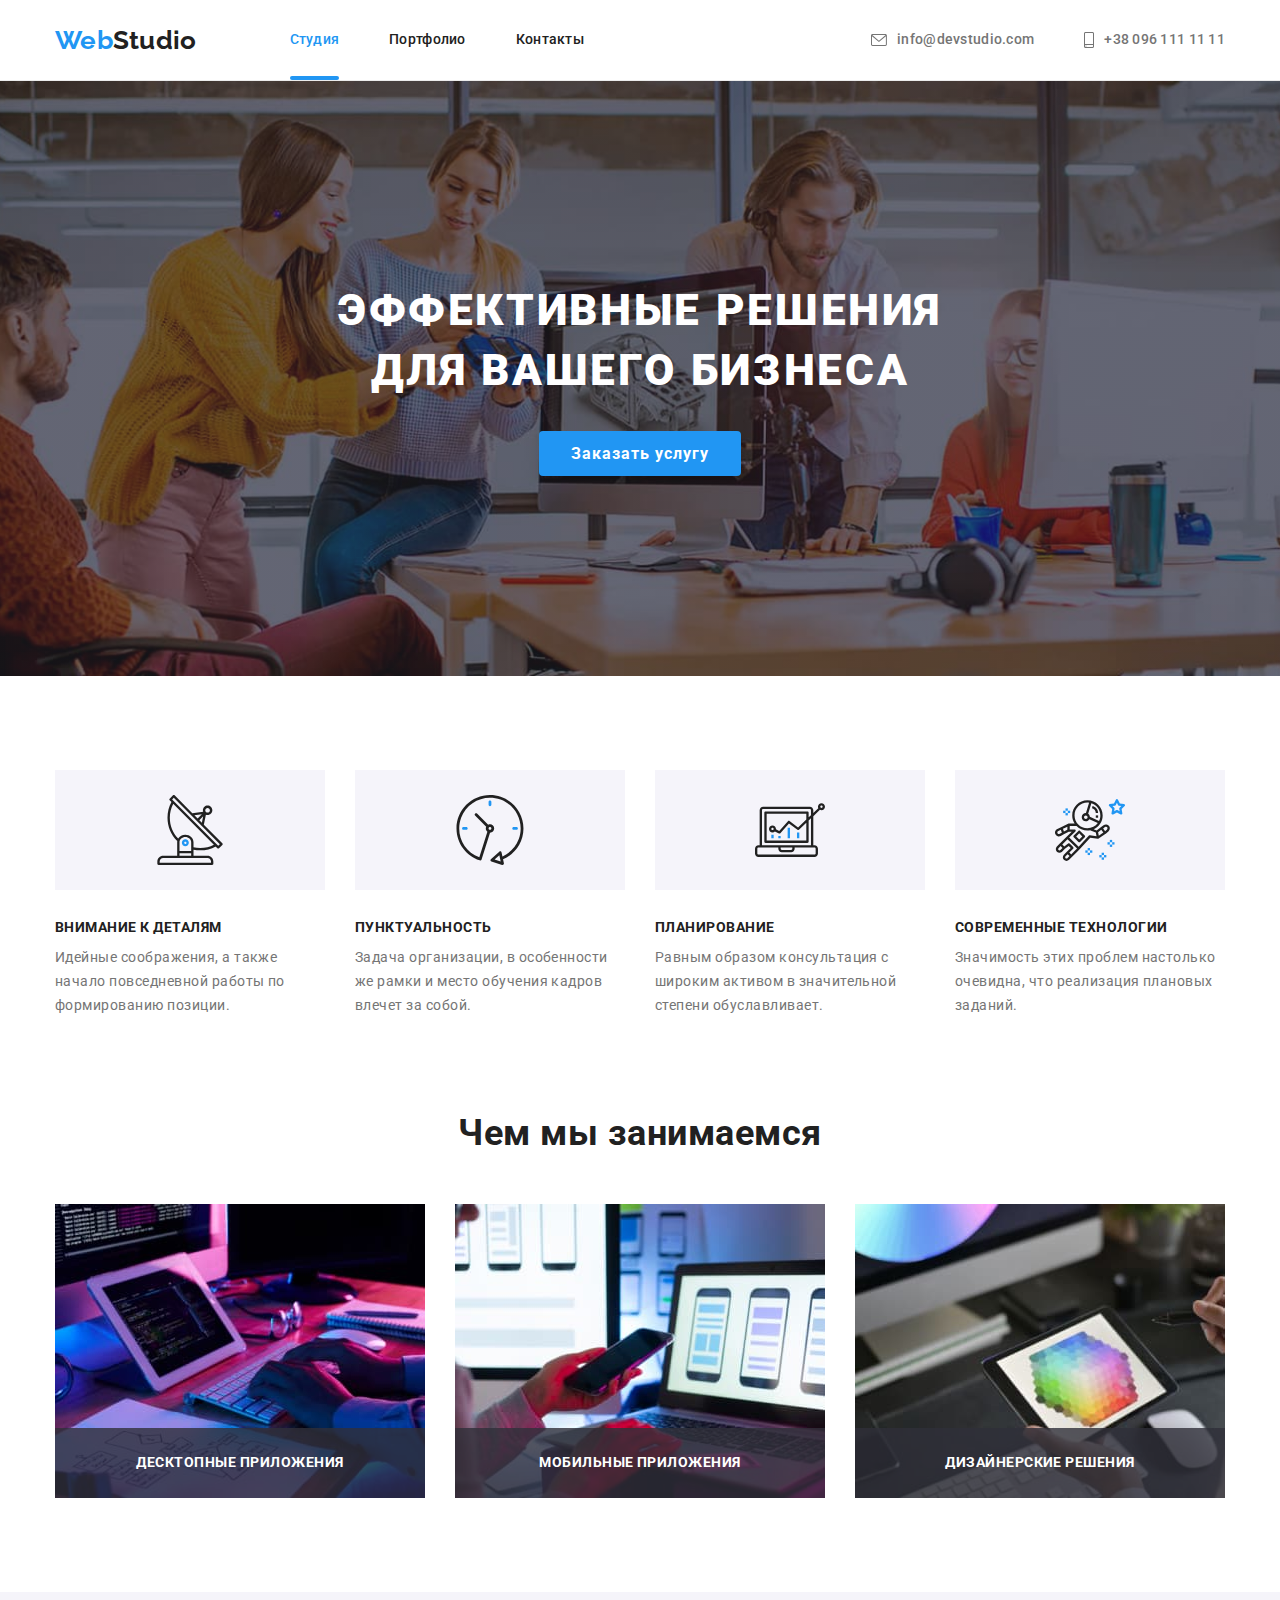
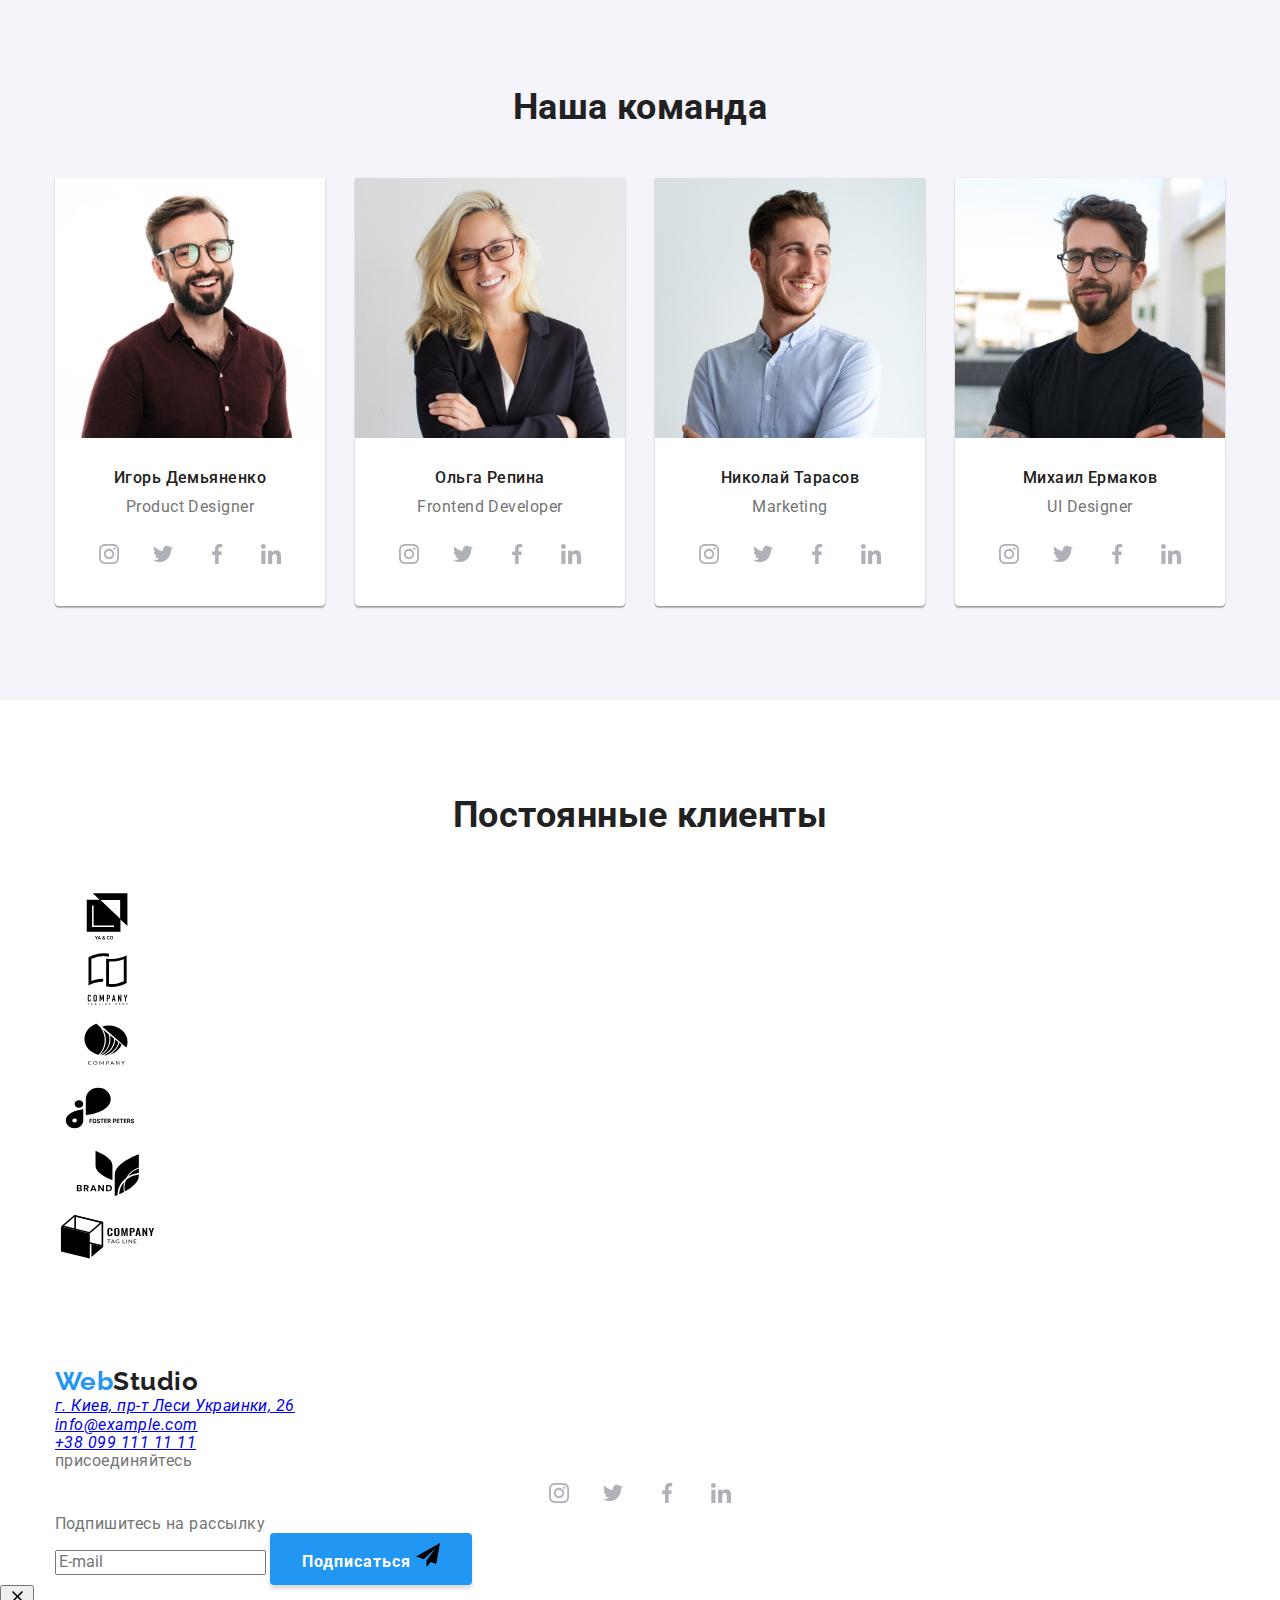
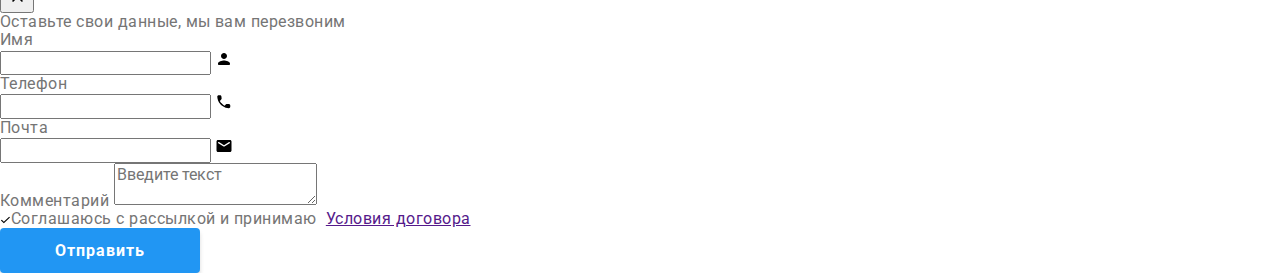
==== index.html @ 43c02163 "clone 6 repository" ====
<!DOCTYPE html>
<html lang="en">
  <head>
    <meta charset="UTF-8" />
    <meta http-equiv="X-UA-Compatible" content="IE=edge" />
    <meta name="viewport" content="width=device-width, initial-scale=1.0" />
    <title>WebStudio</title>
    <link rel="preconnect" href="https://fonts.googleapis.com" />
    <link rel="preconnect" href="https://fonts.gstatic.com" crossorigin />
    <link
      href="https://fonts.googleapis.com/css2?family=Raleway:wght@700&family=Roboto:wght@400;500;700;900&display=swap"
      rel="stylesheet"
    />
    <link
      rel="stylesheet"
      href="https://cdnjs.cloudflare.com/ajax/libs/modern-normalize/1.1.0/modern-normalize.min.css"
    />
    <link rel="stylesheet" href="./css/main.css" />
  </head>
  <body>
    <header class="header">
      <div class="container header__container">
        <nav class="navigation">
          <a href="./index.html" class="logo header__logo"
            ><span class="logo--accent">Web</span>Studio</a
          >
          <ul class="site-nav">
            <li class="site-nav__item">
              <a href="./index.html" class="site-nav__link current">Студия</a>
            </li>
            <li class="site-nav__item">
              <a href="./portfolio.html" class="site-nav__link">Портфолио</a>
            </li>
            <li class="site-nav__item"><a href="" class="site-nav__link">Контакты</a></li>
          </ul>
        </nav>
        <ul class="contact-list">
          <li class="contact-list__item">
            <a href="mailto:info@devstudio.com" class="contact-list__link"
              ><svg class="contact-list__icon" width="16" height="12">
                <use href="./images/icons.svg#icon-envelope"></use></svg
              >info@devstudio.com</a
            >
          </li>
          <li class="contact-list__item">
            <a href="tel:+380961111111" class="contact-list__link">
              <svg class="contact-list__icon" width="10" height="16">
                <use href="./images/icons.svg#icon-smartphone"></use></svg
              >+38 096 111 11 11</a
            >
          </li>
        </ul>
      </div>
    </header>

    <main>
      <section class="hero">
        <div class="container">
          <h1 class="hero__title">
            Эффективные решения <br />
            для вашего бизнеса
          </h1>
          <button type="button" class="hero__btn main__btn" data-modal-open>Заказать услугу</button>
        </div>
      </section>

      <section class="section-features section">
        <div class="container">
          <h2 class="visually-hidden">Особенности</h2>
          <ul class="section-features__list">
            <li class="section-features__item">
              <div class="section-features__thumb">
                <svg class="section-features__icon" width="70" height="70">
                  <use href="./images/icons.svg#icon-antenna"></use>
                </svg>
              </div>
              <h3 class="section-features__title">Внимание к деталям</h3>
              <p class="section-features__text">
                Идейные соображения, а также начало повседневной работы по формированию позиции.
              </p>
            </li>
            <li class="section-features__item">
              <div class="section-features__thumb">
                <svg class="section-features__icon" width="70" height="70">
                  <use href="./images/icons.svg#icon-clock"></use>
                </svg>
              </div>
              <h3 class="section-features__title">Пунктуальность</h3>
              <p class="section-features__text">
                Задача организации, в особенности же рамки и место обучения кадров влечет за собой.
              </p>
            </li>
            <li class="section-features__item">
              <div class="section-features__thumb">
                <svg class="section-features__icon" width="70" height="70">
                  <use href="./images/icons.svg#icon-diagram"></use>
                </svg>
              </div>
              <h3 class="section-features__title">Планирование</h3>
              <p class="section-features__text">
                Равным образом консультация с широким активом в значительной степени обуславливает.
              </p>
            </li>
            <li class="section-features__item">
              <div class="section-features__thumb">
                <svg class="section-features__icon" width="70" height="70">
                  <use href="./images/icons.svg#icon-astronaut"></use>
                </svg>
              </div>
              <h3 class="section-features__title">Современные технологии</h3>
              <p class="section-features__text">
                Значимость этих проблем настолько очевидна, что реализация плановых заданий.
              </p>
            </li>
          </ul>
        </div>
      </section>

      <section class="section-about section">
        <div class="container">
          <h2 class="section-about__title section__title">Чем мы занимаемся</h2>
          <ul class="section-about__list">
            <li class="about-list-item">
              <img
                src="./images/keyboard.jpg"
                alt="Человек печатает текст на клавиатуре"
                width="370"
                class="about-list-img"
              />
              <p class="about-list-text">Десктопные приложения</p>
            </li>
            <li class="about-list-item">
              <img
                src="./images/notebook.jpg"
                alt="Ноутбук, с разметкой страницы class=about-list-img"
                width="370"
              />

              <p class="about-list-text">Мобильные приложения</p>
            </li>
            <li class="about-list-item">
              <img
                src="./images/tablet.jpg"
                alt="Палитра веб-цветов class=about-list-img"
                width="370"
              />
              <p class="about-list-text">Дизайнерские решения</p>
            </li>
          </ul>
        </div>
      </section>

      <section class="section team">
        <div class="container">
          <h2 class="team-title section__title">Наша команда</h2>
          <ul class="team-list">
            <li class="team-list-item">
              <img
                src="./images/product-designer.jpg"
                alt="Игорь Демьяненко"
                width="270"
                class="team-list-image"
              />
              <div class="team-box">
                <h3 class="team-list-title">Игорь Демьяненко</h3>
                <p lang="en" class="team-list-text">Product Designer</p>

                <ul class="socials-list">
                  <li class="socials-item">
                    <a href="" class="socials-link"
                      ><svg class="socials-icon" width="20" height="20">
                        <use href="./images/icons.svg#icon-instagram"></use></svg
                    ></a>
                  </li>
                  <li class="socials-item">
                    <a href="" class="socials-link"
                      ><svg class="socials-icon" width="20" height="20">
                        <use href="./images/icons.svg#icon-twitter"></use></svg
                    ></a>
                  </li>
                  <li class="socials-item">
                    <a href="" class="socials-link"
                      ><svg class="socials-icon" width="20" height="20">
                        <use href="./images/icons.svg#icon-facebook"></use></svg
                    ></a>
                  </li>
                  <li class="socials-item">
                    <a href="" class="socials-link"
                      ><svg class="socials-icon" width="20" height="20">
                        <use href="./images/icons.svg#icon-linkedin"></use></svg
                    ></a>
                  </li>
                </ul>
              </div>
            </li>
            <li class="team-list-item">
              <img
                src="./images/frontend-developer.jpg"
                alt="Ольга Репина"
                width="270"
                class="team-list-image"
              />
              <div class="team-box">
                <h3 class="team-list-title">Ольга Репина</h3>
                <p lang="en" class="team-list-text">Frontend Developer</p>

                <ul class="socials-list">
                  <li class="socials-item">
                    <a href="" class="socials-link"
                      ><svg class="socials-icon" width="20" height="20">
                        <use href="./images/icons.svg#icon-instagram"></use></svg
                    ></a>
                  </li>
                  <li class="socials-item">
                    <a href="" class="socials-link"
                      ><svg class="socials-icon" width="20" height="20">
                        <use href="./images/icons.svg#icon-twitter"></use></svg
                    ></a>
                  </li>
                  <li class="socials-item">
                    <a href="" class="socials-link"
                      ><svg class="socials-icon" width="20" height="20">
                        <use href="./images/icons.svg#icon-facebook"></use></svg
                    ></a>
                  </li>
                  <li class="socials-item">
                    <a href="" class="socials-link"
                      ><svg class="socials-icon" width="20" height="20">
                        <use href="./images/icons.svg#icon-linkedin"></use></svg
                    ></a>
                  </li>
                </ul>
              </div>
            </li>
            <li class="team-list-item">
              <img
                src="./images/marketing.jpg"
                alt="Николай Тарасов"
                width="270"
                class="team-list-image"
              />
              <div class="team-box">
                <h3 class="team-list-title">Николай Тарасов</h3>
                <p lang="en" class="team-list-text">Marketing</p>

                <ul class="socials-list">
                  <li class="socials-item">
                    <a href="" class="socials-link"
                      ><svg class="socials-icon" width="20" height="20">
                        <use href="./images/icons.svg#icon-instagram"></use></svg
                    ></a>
                  </li>
                  <li class="socials-item">
                    <a href="" class="socials-link"
                      ><svg class="socials-icon" width="20" height="20">
                        <use href="./images/icons.svg#icon-twitter"></use></svg
                    ></a>
                  </li>
                  <li class="socials-item">
                    <a href="" class="socials-link"
                      ><svg class="socials-icon" width="20" height="20">
                        <use href="./images/icons.svg#icon-facebook"></use></svg
                    ></a>
                  </li>
                  <li class="socials-item">
                    <a href="" class="socials-link"
                      ><svg class="socials-icon" width="20" height="20">
                        <use href="./images/icons.svg#icon-linkedin"></use></svg
                    ></a>
                  </li>
                </ul>
              </div>
            </li>
            <li class="team-list-item">
              <img
                src="./images/ui-designer.jpg"
                alt="Михаил Ермаков"
                width="270"
                class="team-list-image"
              />
              <div class="team-box">
                <h3 class="team-list-title">Михаил Ермаков</h3>
                <p lang="en" class="team-list-text">UI Designer</p>

                <ul class="socials-list">
                  <li class="socials-item">
                    <a href="" class="socials-link"
                      ><svg class="socials-icon" width="20" height="20">
                        <use href="./images/icons.svg#icon-instagram"></use></svg
                    ></a>
                  </li>
                  <li class="socials-item">
                    <a href="" class="socials-link"
                      ><svg class="socials-icon" width="20" height="20">
                        <use href="./images/icons.svg#icon-twitter"></use></svg
                    ></a>
                  </li>
                  <li class="socials-item">
                    <a href="" class="socials-link"
                      ><svg class="socials-icon" width="20" height="20">
                        <use href="./images/icons.svg#icon-facebook"></use></svg
                    ></a>
                  </li>
                  <li class="socials-item">
                    <a href="" class="socials-link"
                      ><svg class="socials-icon" width="20" height="20">
                        <use href="./images/icons.svg#icon-linkedin"></use></svg
                    ></a>
                  </li>
                </ul>
              </div>
            </li>
          </ul>
        </div>
      </section>
      <section class="section clients">
        <div class="container">
          <h2 class="clients-title section__title">Постоянные клиенты</h2>
          <ul class="clients-list">
            <li class="clients-list-item">
              <a href="" class="clients-link"
                ><svg class="clients-icon" width="106" height="60">
                  <use href="./images/icons.svg#icon-client-1"></use></svg
              ></a>
            </li>
            <li class="clients-list-item">
              <a href="" class="clients-link"
                ><svg class="clients-icon" width="106" height="60">
                  <use href="./images/icons.svg#icon-client-2"></use></svg
              ></a>
            </li>
            <li class="clients-list-item">
              <a href="" class="clients-link"
                ><svg class="clients-icon" width="106" height="60">
                  <use href="./images/icons.svg#icon-client-3"></use></svg
              ></a>
            </li>
            <li class="clients-list-item">
              <a href="" class="clients-link"
                ><svg class="clients-icon" width="106" height="60">
                  <use href="./images/icons.svg#icon-client-4"></use></svg
              ></a>
            </li>
            <li class="clients-list-item">
              <a href="" class="clients-link"
                ><svg class="clients-icon" width="106" height="60">
                  <use href="./images/icons.svg#icon-client-5"></use></svg
              ></a>
            </li>
            <li class="clients-list-item">
              <a href="" class="clients-link"
                ><svg class="clients-icon" width="106" height="60">
                  <use href="./images/icons.svg#icon-client-6"></use></svg
              ></a>
            </li>
          </ul>
        </div>
      </section>
    </main>

    <footer class="page-footer">
      <div class="container footer">
        <div class="footer-thumb">
          <a href="./index.html" class="logo footer__logo"
            ><span class="logo--accent">Web</span>Studio</a
          >
          <address>
            <ul class="address-list list">
              <li class="address-list-item">
                <a
                  href="https://goo.gl/maps/VBoa3moozV9XbzGw7"
                  target="_blank"
                  rel="noopenner nofollow norefferrer"
                  class="address-list-link address"
                  >г. Киев, пр-т Леси Украинки, 26</a
                >
              </li>
              <li class="address-list-item">
                <a href="mailto:info@example.com" class="address-list-link">info@example.com</a>
              </li>
              <li class="address-list-item">
                <a href="tel:+380991111111" class="address-list-link">+38 099 111 11 11</a>
              </li>
            </ul>
          </address>
        </div>
        <div class="footer-socials-wrap">
          <p class="join">присоединяйтесь</p>

          <ul class="socials-list footer">
            <li class="socials-item footer">
              <a href="" class="socials-link footer"
                ><svg class="socials-icon footer" width="20" height="20">
                  <use href="./images/icons.svg#icon-instagram"></use></svg
              ></a>
            </li>
            <li class="socials-item footer">
              <a href="" class="socials-link footer"
                ><svg class="socials-icon footer" width="20" height="20">
                  <use href="./images/icons.svg#icon-twitter"></use></svg
              ></a>
            </li>
            <li class="socials-item footer">
              <a href="" class="socials-link footer"
                ><svg class="socials-icon footer" width="20" height="20">
                  <use href="./images/icons.svg#icon-facebook"></use></svg
              ></a>
            </li>
            <li class="socials-item footer">
              <a href="" class="socials-link footer"
                ><svg class="socials-icon footer" width="20" height="20">
                  <use href="./images/icons.svg#icon-linkedin"></use></svg
              ></a>
            </li>
          </ul>
        </div>
        <div class="subscribe-wrap">
          <p class="join">Подпишитесь на рассылку</p>
          <form class="subscribe-form">
            <input type="email" class="subscribe-input" placeholder="E-mail" />
            <button type="submit" class="main__btn subscribe">
              Подписаться
              <svg width="24" height="24" class="subscribe-icon">
                <use href="./images/icons.svg#icon-icon-send"></use>
              </svg>
            </button>
          </form>
        </div>
      </div>
    </footer>
    <div class="backdrop is-hidden" data-modal>
      <div class="modal">
        <button type="button" class="modal-close-btn" data-modal-close>
          <svg class="modal-close-icon" width="18" height="18">
            <use href="./images/icons.svg#icon-close-btn"></use>
          </svg>
        </button>
        <p class="modal-title">Оставьте свои данные, мы вам перезвоним</p>
        <form class="modal-form">
          <ul class="modal-list">
            <li class="modal-list-item">
              <label for="user-name" class="modal-label">Имя</label>
              <div class="modal-input-wrap">
                <input type="text" class="modal-input" name="user-name" id="user-name" />
                <svg class="modal-input-icon" width="18" height="18">
                  <use href="./images/icons.svg#icon-person-black"></use>
                </svg>
              </div>
            </li>
            <li class="modal-list-item">
              <label for="user-tel" class="modal-label">Телефон</label>
              <div class="modal-input-wrap">
                <input type="tel" class="modal-input" name="user-tel" id="user-tel" />
                <svg class="modal-input-icon" width="18" height="18">
                  <use href="./images/icons.svg#icon-phone-black"></use>
                </svg>
              </div>
            </li>
            <li class="modal-list-item">
              <label for="user-email" class="modal-label">Почта</label>
              <div class="modal-input-wrap">
                <input type="email" class="modal-input" name="user-email" id="user-email" />
                <svg class="modal-input-icon" width="18" height="18">
                  <use href="./images/icons.svg#icon-email-black"></use>
                </svg>
              </div>
            </li>
          </ul>
          <label for="user-comment" class="modal-label">Комментарий</label>
          <textarea
            name="user-comment"
            id="user-comment"
            placeholder="Введите текст"
            class="user-comment"
          ></textarea>
          <div class="check-wrap">
            <input
              type="checkbox"
              name="policy"
              id="input-check"
              class="input-check visually-hidden"
              value="policy"
            />
            <label for="input-check" class="check-text"
              ><span class="span-icon"
                ><svg width="11" height="8" class="check-icon">
                  <use href="./images/icons.svg#icon-check"></use></svg></span
              >Соглашаюсь с рассылкой и принимаю &nbsp<a href="" class="policy-link"
                >Условия договора</a
              ></label
            >
          </div>
          <button type="submit" class="main__btn modal__btn">Отправить</button>
        </form>
      </div>
    </div>
    <script src="./js/modal.js"></script>
  </body>
</html>
---- css/main.css ----
body {
  font-family: Roboto, sans-serif;
  background-color: var(--primary-white-color);
  color: var(--primary-text-color);
  letter-spacing: 0.03em;
}

h1,
h2,
h3,
h4,
h5,
h6,
ul,
p {
  margin-top: 0;
  margin-bottom: 0;
}

ul {
  padding-inline-start: 0;
  list-style: none;
}

img {
  display: block;
  min-width: 100%;
}

:root {
  --primary-text-color: #757575;
  --title-text-color: #212121;
  --accent-color: #2196f3;
  --secondary-accent-color: #188ce8;
  --primary-white-color: #ffffff;
  --accent-bg-color: #2f303a;
  --secondary-bg-color: #f5f4fa;
  --icon-color: #afb1b8;
  --icon-bg-color: rgba(255, 255, 255, 0.1);
  --primary-transition: 250ms cubic-bezier(0.4, 0, 0.2, 1);
}

.visually-hidden {
  position: absolute;
  white-space: nowrap;
  width: 1px;
  height: 1px;
  overflow: hidden;
  border: 0;
  padding: 0;
  clip: rect(0 0 0 0);
  clip-path: inset(50%);
  margin: -1px;
}

.container {
  width: 1200px;
  padding-left: 15px;
  padding-right: 15px;
  margin-left: auto;
  margin-right: auto;
}

.section {
  padding-top: 94px;
  padding-bottom: 94px;
}

.section__title {
  margin-bottom: 50px;
  color: var(--title-text-color);
  font-weight: 700;
  font-size: 36px;
  line-height: 1.17;
  text-align: center;
}

.main__btn {
  display: inline-block;
  padding: 10px 32px;
  border: transparent;
  border-radius: 4px;
  min-width: 200px;
  text-align: center;
  color: var(--primary-white-color);
  background-color: var(--accent-color);
  font-family: inherit;
  font-weight: 700;
  font-size: 16px;
  line-height: 1.58;
  letter-spacing: 0.06em;
  cursor: pointer;
  box-shadow: 0px 4px 4px rgba(0, 0, 0, 0.15);
  transition: background-color var(--primary-transition);
}

.main__btn:hover,
.main__btn:focus {
  background-color: var(--secondary-accent-color);
}

.header {
  font-weight: 500;
  font-size: 14px;
  line-height: 1.14;
  letter-spacing: 0.02em;
  border-bottom: 1px solid #ececec;
}

.header__container {
  display: flex;
  align-items: center;
}

.logo {
  color: var(--title-text-color);
  font-family: Raleway, sans-serif;
  font-weight: 700;
  font-size: 26px;
  line-height: 1.19;
  text-decoration: none;
}

.logo--accent {
  color: var(--accent-color);
}

.navigation {
  display: flex;
  align-items: center;
}

/*-------------------------------- Site-nav---------------------------------- */
.site-nav {
  display: flex;
  margin-left: 93px;
}

.site-nav__item:not(:last-child) {
  margin-right: 50px;
}

.site-nav__link {
  display: block;
  padding-bottom: 32px;
  padding-top: 32px;
  color: var(--title-text-color);
  text-decoration: none;
  transition: color var(--primary-transition);
}

.site-nav__link:hover,
.site-nav__link:focus {
  color: var(--accent-color);
}

.site-nav__link.current {
  color: var(--accent-color);
  display: block;
  position: relative;
}

.site-nav__link.current::after {
  content: "";
  bottom: 0px;
  display: block;
  position: absolute;
  border-radius: 2px;
  height: 4px;
  width: 100%;
  background-color: currentColor;
}

/* ---------------------------Contact-list ---------------------------------*/
.contact-list {
  display: flex;
  margin-left: auto;
}

.contact-list__item:not(:last-child) {
  margin-right: 50px;
}

.contact-list__link {
  color: var(--primary-text-color);
  text-decoration: none;
  display: flex;
  align-items: center;
  transition: color var(--primary-transition);
}

.contact-list__link:hover,
.contact-list__link:focus {
  color: var(--accent-color);
}

.contact-list__icon {
  margin-right: 10px;
  display: inline-block;
  fill: currentColor;
  transition: fill var(--primary-transition);
}

.contact-list__link:hover .contact-list__icon,
.contact-list__link:focus .contact-list__icon {
  fill: var(--accent-color);
}

.hero {
  background-color: var(--accent-bg-color);
  text-align: center;
  padding-top: 200px;
  padding-bottom: 200px;
  background-image: linear-gradient(rgba(47, 48, 58, 0.4), rgba(47, 48, 58, 0.4)), url(../images/bg-hero.jpg);
  background-repeat: no-repeat;
  background-position: center;
  background-size: cover;
  margin-right: auto;
  margin-left: auto;
  max-width: 1600px;
}

.hero__title {
  margin-top: 0;
  margin-bottom: 30px;
  color: var(--primary-white-color);
  font-weight: 900;
  font-size: 44px;
  line-height: 1.36;
  text-align: center;
  letter-spacing: 0.06em;
  text-transform: uppercase;
}

.section-features__list {
  display: flex;
  justify-content: space-between;
}

.section-features__item:not(:last-child) {
  margin-right: 30px;
}

.section-features__title {
  margin-bottom: 10px;
  color: var(--title-text-color);
  font-weight: 700;
  font-size: 14px;
  line-height: 1.14;
  text-transform: uppercase;
}

.section-features__text {
  font-size: 14px;
  line-height: 1.71;
}

.section-features__thumb {
  width: 270px;
  height: 120px;
  background-color: var(--secondary-bg-color);
  margin-bottom: 30px;
  display: flex;
  justify-content: center;
  align-items: center;
}

.section-about {
  padding-top: 0px;
}

.section-about__list {
  display: flex;
}

.about-list-item {
  position: relative;
  display: flex;
}

.about-list-item:not(:last-child) {
  margin-right: 30px;
}

.about-list-item::before {
  content: "";
  position: absolute;
  width: 100%;
  height: 70px;
  bottom: 0;
  background-color: rgba(47, 48, 58, 0.8);
}

.about-list-text {
  position: absolute;
  width: 100%;
  bottom: 27px;
  left: 50%;
  transform: translateX(-50%);
  font-weight: 700;
  font-size: 14px;
  line-height: 1.14;
  text-transform: uppercase;
  color: var(--primary-white-color);
  text-align: center;
}

.team {
  background-color: var(--secondary-bg-color);
}

.team-list {
  display: flex;
  text-align: center;
}

.team-list-item {
  box-shadow: 0px 1px 3px rgba(0, 0, 0, 0.12), 0px 1px 1px rgba(0, 0, 0, 0.14), 0px 2px 1px rgba(0, 0, 0, 0.2);
  border-radius: 0px 0px 4px 4px;
  background-color: var(--primary-white-color);
}

.team-list-item:not(:last-child) {
  margin-right: 30px;
}

.team-list-title {
  margin-bottom: 10px;
  color: var(--title-text-color);
  font-size: 16px;
  font-weight: 500;
  line-height: 1.19;
}

.team-box {
  padding-bottom: 30px;
  padding-top: 30px;
}

.team-list-text {
  font-size: 16px;
  line-height: 1.19;
  margin-bottom: 16px;
}

.socials-list {
  display: flex;
  justify-content: center;
}

.socials-item + .socials-item {
  margin-left: 10px;
}

.socials-link {
  width: 44px;
  height: 44px;
  border-radius: 50%;
  display: flex;
  justify-content: center;
  align-items: center;
  transition: background-color var(--primary-transition);
}

.socials-link:hover,
.socials-link:focus {
  background-color: var(--accent-color);
}

.socials-link:hover .socials-icon,
.socials-link:focus .socials-icon {
  fill: var(--primary-white-color);
}

.socials-icon {
  fill: var(--icon-color);
  transition: fill var(--primary-transition);
}/*# sourceMappingURL=main.css.map */
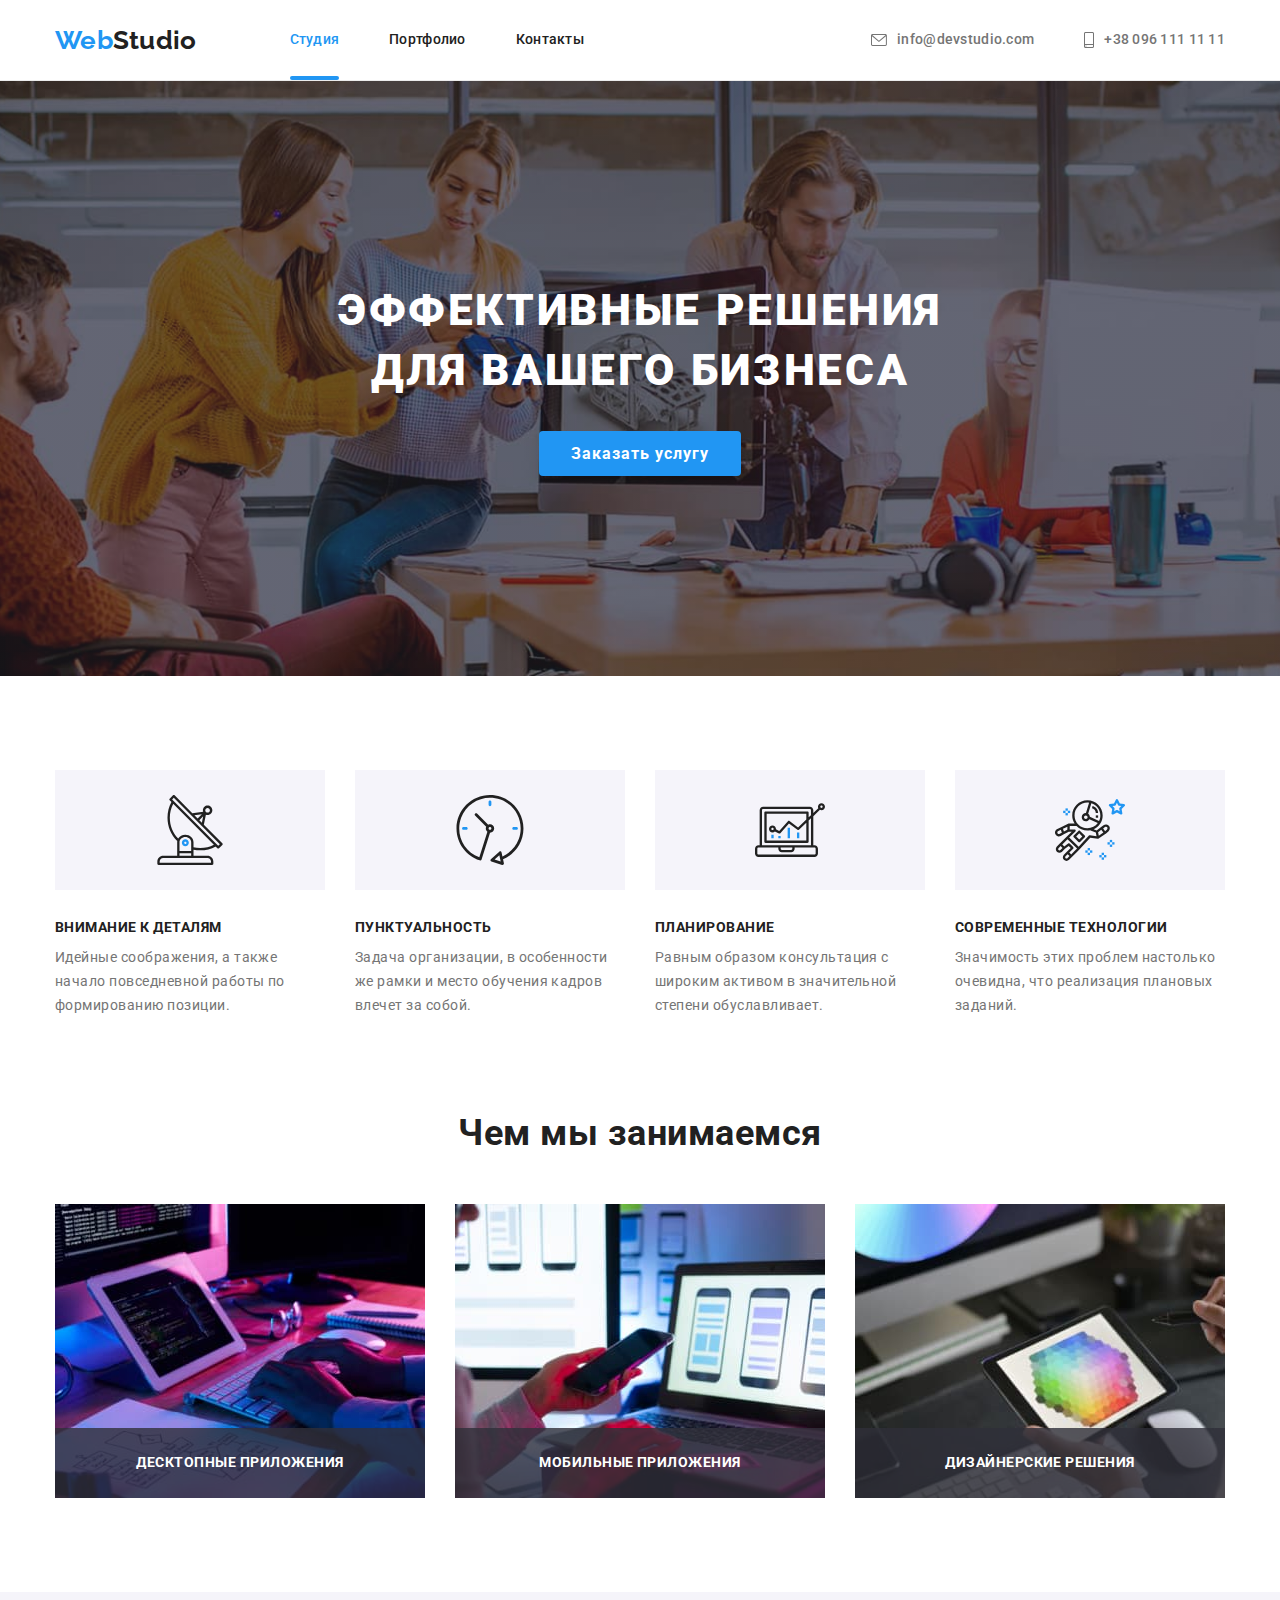
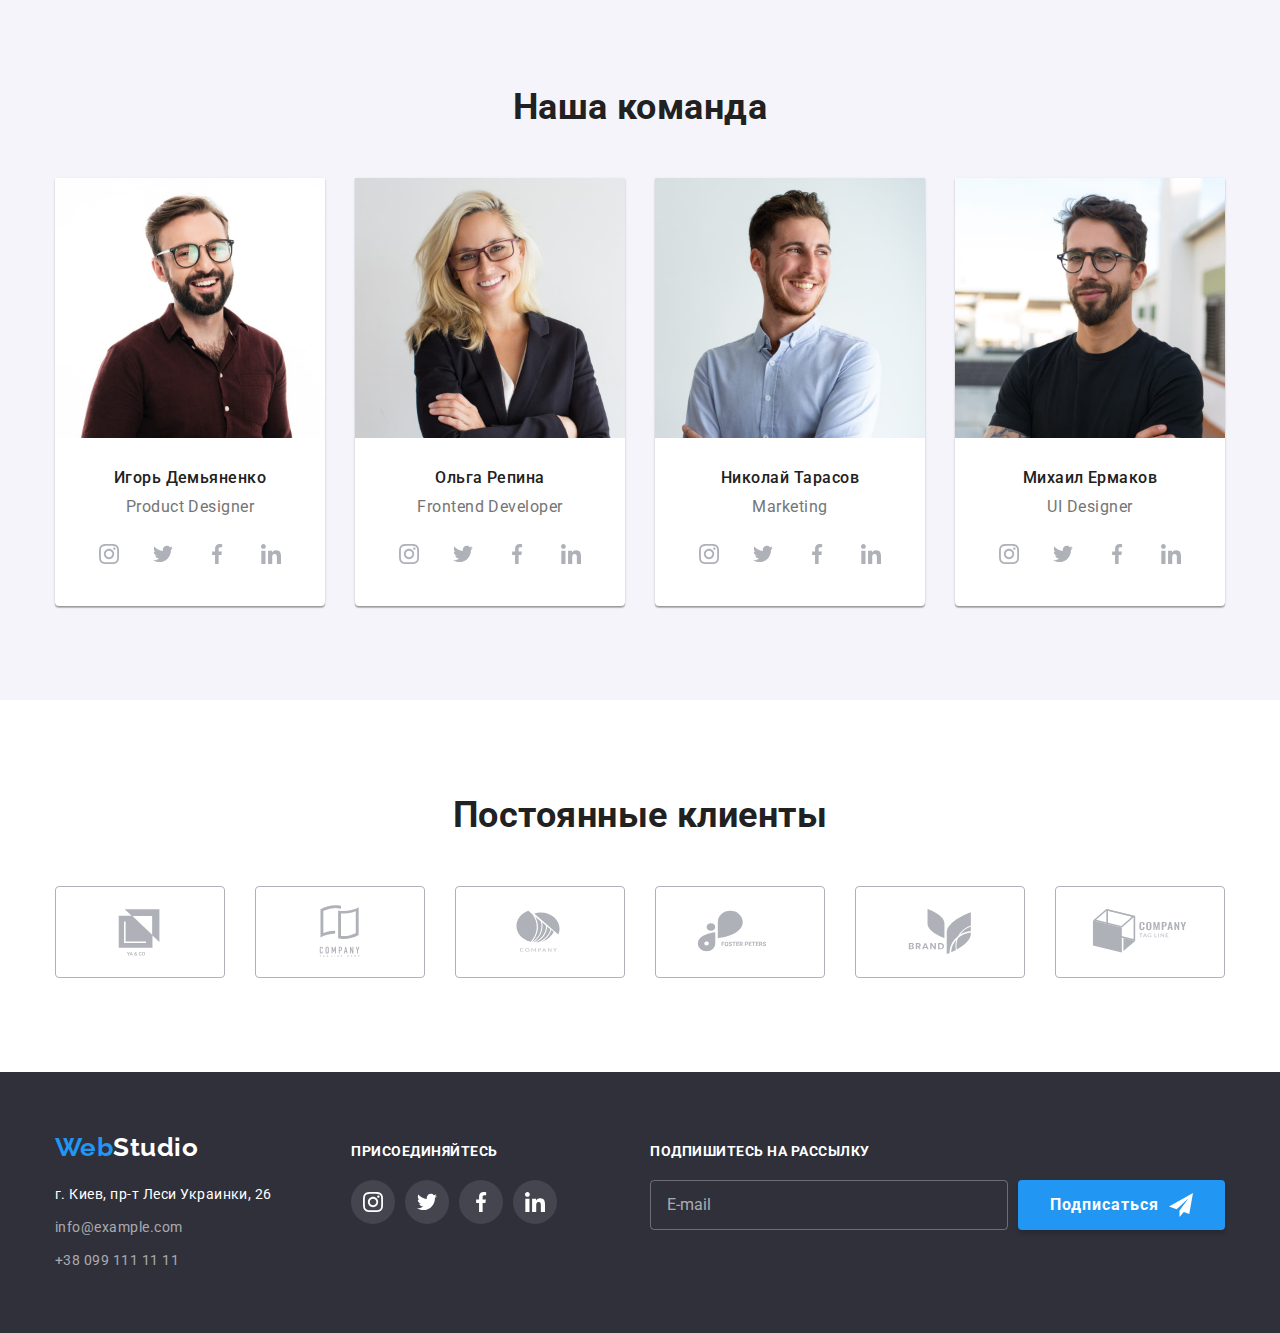
==== commit 526b6059: "add concatenation to sass" ====
--- a/index.html
+++ b/index.html
@@ -15,7 +15,7 @@
       rel="stylesheet"
       href="https://cdnjs.cloudflare.com/ajax/libs/modern-normalize/1.1.0/modern-normalize.min.css"
     />
-    <link rel="stylesheet" href="./css/main.css" />
+    <link rel="stylesheet" href="./css/main.min.css" />
   </head>
   <body>
     <header class="header">
@@ -120,31 +120,33 @@
         <div class="container">
           <h2 class="section-about__title section__title">Чем мы занимаемся</h2>
           <ul class="section-about__list">
-            <li class="about-list-item">
+            <li class="section-about__item">
               <img
                 src="./images/keyboard.jpg"
                 alt="Человек печатает текст на клавиатуре"
                 width="370"
-                class="about-list-img"
-              />
-              <p class="about-list-text">Десктопные приложения</p>
-            </li>
-            <li class="about-list-item">
+                class="section-about__img"
+              />
+              <p class="section-about__text">Десктопные приложения</p>
+            </li>
+            <li class="section-about__item">
               <img
                 src="./images/notebook.jpg"
-                alt="Ноутбук, с разметкой страницы class=about-list-img"
+                alt="Ноутбук, с разметкой страницы"
+                class="section-about__img"
                 width="370"
               />
 
-              <p class="about-list-text">Мобильные приложения</p>
-            </li>
-            <li class="about-list-item">
+              <p class="section-about__text">Мобильные приложения</p>
+            </li>
+            <li class="section-about__item">
               <img
                 src="./images/tablet.jpg"
-                alt="Палитра веб-цветов class=about-list-img"
+                alt="Палитра веб-цветов"
+                class="section-about__img"
                 width="370"
               />
-              <p class="about-list-text">Дизайнерские решения</p>
+              <p class="section-about__text">Дизайнерские решения</p>
             </li>
           </ul>
         </div>
--- a/css/main.min.css
+++ b/css/main.min.css
@@ -0,0 +1 @@
+body{font-family:Roboto,sans-serif;background-color:var(--primary-white-color);color:var(--primary-text-color);letter-spacing:.03em}h1,h2,h3,h4,h5,h6,ul,p{margin-top:0;margin-bottom:0}ul{padding-inline-start:0;list-style:none}img{display:block;min-width:100%}:root{--primary-text-color: #757575;--title-text-color: #212121;--accent-color: #2196f3;--secondary-accent-color: #188ce8;--primary-white-color: #ffffff;--accent-bg-color: #2f303a;--secondary-bg-color: #f5f4fa;--icon-color: #afb1b8;--icon-bg-color: rgba(255, 255, 255, 0.1);--primary-transition: 250ms cubic-bezier(0.4, 0, 0.2, 1)}.visually-hidden{position:absolute;white-space:nowrap;width:1px;height:1px;overflow:hidden;border:0;padding:0;clip:rect(0 0 0 0);clip-path:inset(50%);margin:-1px}.container{width:1200px;padding-left:15px;padding-right:15px;margin-left:auto;margin-right:auto}.section{padding-top:94px;padding-bottom:94px}.section__title{margin-bottom:50px;color:var(--title-text-color);font-weight:700;font-size:36px;line-height:1.17;text-align:center}.main__btn{display:inline-block;padding:10px 32px;border:rgba(0,0,0,0);border-radius:4px;min-width:200px;text-align:center;color:var(--primary-white-color);background-color:var(--accent-color);font-family:inherit;font-weight:700;font-size:16px;line-height:1.58;letter-spacing:.06em;cursor:pointer;box-shadow:0px 4px 4px rgba(0,0,0,.15);transition:background-color var(--primary-transition)}.main__btn:hover,.main__btn:focus{background-color:var(--secondary-accent-color)}.backdrop{position:fixed;top:0;width:100vw;height:100vh;background-color:rgba(0,0,0,.2);transition:opacity var(--primary-transition),visibility var(--primary-transition)}.modal{width:528px;min-height:581px;padding:40px;background:var(--primary-white-color);box-shadow:0px 1px 3px rgba(0,0,0,.12),0px 1px 1px rgba(0,0,0,.14),0px 2px 1px rgba(0,0,0,.2);border-radius:4px;position:absolute;top:50%;left:50%;transition:transform 400ms ease-out;transform:scale(1) rotate(0) translate(-50%, -50%)}.backdrop.is-hidden .modal{transform:scale(0) rotate(-280deg)}.modal-close-btn{position:absolute;top:8px;right:8px;width:30px;height:30px;border:1px solid rgba(0,0,0,.1);border-radius:50%;background-color:var(--primary-white-color);cursor:pointer;display:flex;justify-content:center;align-items:center;transition:fill var(--primary-transition)}.modal-close-icon{fill:#000}.modal-close-btn:hover .modal-close-icon,.modal-close-btn:focus .modal-close-icon{fill:var(--accent-color)}.is-hidden{opacity:0;pointer-events:none;visibility:hidden}.modal-form{position:relative}.modal-title{font-weight:700;font-size:20px;line-height:1.15;text-align:center;color:var(--title-text-color);margin-bottom:12px}.modal-list{margin-bottom:10px}.modal-list-item:not(:last-child){margin-bottom:10px}.modal-input-wrap{position:relative}.modal-label{display:inline-block;margin-bottom:4px;font-size:12px;line-height:1.17;letter-spacing:.01em;color:var(--primary-text-color)}.modal-input{width:100%;height:40px;padding-left:42px;border:1px solid rgba(33,33,33,.2);border-radius:4px;outline:none;color:var(--title-text-color);font-size:12px;line-height:1.17;letter-spacing:.01em;transition:border-color var(--primary-transition)}.modal-input:hover,.modal-input:focus{border-color:var(--accent-color)}.modal-input-icon{position:absolute;left:15px;top:50%;transform:translateY(-50%);fill:var(--title-text-color);transition:fill var(--primary-transition)}.modal-input:hover+.modal-input-icon,.modal-input:focus+.modal-input-icon{fill:var(--accent-color)}.user-comment{padding:12px 16px;width:448px;height:120px;border:1px solid rgba(33,33,33,.2);border-radius:4px;resize:none;outline:none;font-size:12px;line-height:1.17;letter-spacing:.01em;margin-bottom:20px;transition:border-color var(--primary-transition)}.user-comment::placeholder{color:rgba(117,117,117,.5)}.user-comment:hover,.user-comment:focus{border-color:var(--accent-color)}.input-check:checked+.check-text span{background-color:var(--accent-color);border:none}.input-check:focus+.check-text span{border-color:var(--accent-color)}.input-check:checked+.check-text .check-icon{fill:var(--primary-white-color)}.check-wrap{margin-bottom:30px;display:flex;justify-content:center}.check-text{font-size:14px;line-height:1.71;color:var(--primary-text-color);display:flex;align-items:center}.span-icon{margin-right:8px}.check-icon{fill:rgba(0,0,0,0)}.check-text span{width:16px;height:15px;border:2px solid var(--title-text-color);border-radius:2px;display:flex;align-items:center;justify-content:center}.policy-link{color:var(--accent-color)}.modal__btn{display:block;margin-left:auto;margin-right:auto}.header{font-weight:500;font-size:14px;line-height:1.14;letter-spacing:.02em;border-bottom:1px solid #ececec}.header__container{display:flex;align-items:center}.logo{color:var(--title-text-color);font-family:Raleway,sans-serif;font-weight:700;font-size:26px;line-height:1.19;text-decoration:none}.logo--accent{color:var(--accent-color)}.navigation{display:flex;align-items:center}.site-nav{display:flex;margin-left:93px}.site-nav__item:not(:last-child){margin-right:50px}.site-nav__link{display:block;padding-bottom:32px;padding-top:32px;color:var(--title-text-color);text-decoration:none;transition:color var(--primary-transition)}.site-nav__link:hover,.site-nav__link:focus{color:var(--accent-color)}.site-nav__link.current{color:var(--accent-color);display:block;position:relative}.site-nav__link.current::after{content:"";bottom:0px;display:block;position:absolute;border-radius:2px;height:4px;width:100%;background-color:currentColor}.contact-list{display:flex;margin-left:auto}.contact-list__item:not(:last-child){margin-right:50px}.contact-list__link{color:var(--primary-text-color);text-decoration:none;display:flex;align-items:center;transition:color var(--primary-transition)}.contact-list__link:hover,.contact-list__link:focus{color:var(--accent-color)}.contact-list__icon{margin-right:10px;display:inline-block;fill:currentColor;transition:fill var(--primary-transition)}.contact-list__link:hover .contact-list__icon,.contact-list__link:focus .contact-list__icon{fill:var(--accent-color)}.hero{background-color:var(--accent-bg-color);text-align:center;padding-top:200px;padding-bottom:200px;background-image:linear-gradient(rgba(47, 48, 58, 0.4), rgba(47, 48, 58, 0.4)),url(../images/bg-hero.jpg);background-repeat:no-repeat;background-position:center;background-size:cover;margin-right:auto;margin-left:auto;max-width:1600px}.hero__title{margin-top:0;margin-bottom:30px;color:var(--primary-white-color);font-weight:900;font-size:44px;line-height:1.36;text-align:center;letter-spacing:.06em;text-transform:uppercase}.section-features__list{display:flex;justify-content:space-between}.section-features__item:not(:last-child){margin-right:30px}.section-features__title{margin-bottom:10px;color:var(--title-text-color);font-weight:700;font-size:14px;line-height:1.14;text-transform:uppercase}.section-features__text{font-size:14px;line-height:1.71}.section-features__thumb{width:270px;height:120px;background-color:var(--secondary-bg-color);margin-bottom:30px;display:flex;justify-content:center;align-items:center}.section-about{padding-top:0px}.section-about__list{display:flex}.section-about__item{position:relative;display:flex}.section-about__item:not(:last-child){margin-right:30px}.section-about__item::before{content:"";position:absolute;width:100%;height:70px;bottom:0;background-color:rgba(47,48,58,.8)}.section-about__text{position:absolute;width:100%;bottom:27px;left:50%;transform:translateX(-50%);font-weight:700;font-size:14px;line-height:1.14;text-transform:uppercase;color:var(--primary-white-color);text-align:center}.team{background-color:var(--secondary-bg-color)}.team-list{display:flex;text-align:center}.team-list-item{box-shadow:0px 1px 3px rgba(0,0,0,.12),0px 1px 1px rgba(0,0,0,.14),0px 2px 1px rgba(0,0,0,.2);border-radius:0px 0px 4px 4px;background-color:var(--primary-white-color)}.team-list-item:not(:last-child){margin-right:30px}.team-list-title{margin-bottom:10px;color:var(--title-text-color);font-size:16px;font-weight:500;line-height:1.19}.team-box{padding-bottom:30px;padding-top:30px}.team-list-text{font-size:16px;line-height:1.19;margin-bottom:16px}.socials-list{display:flex;justify-content:center}.socials-item+.socials-item{margin-left:10px}.socials-link{width:44px;height:44px;border-radius:50%;display:flex;justify-content:center;align-items:center;transition:background-color var(--primary-transition)}.socials-link:hover,.socials-link:focus{background-color:var(--accent-color)}.socials-icon{fill:var(--icon-color);transition:fill var(--primary-transition)}.socials-link:hover .socials-icon,.socials-link:focus .socials-icon{fill:var(--primary-white-color)}.clients-list{display:flex}.clients-link{width:170px;height:92px;border:1px solid var(--icon-color);border-radius:4px;display:flex;justify-content:center;align-items:center;transition:border-color var(--primary-transition)}.clients-link:hover,.clients-link:focus{border-color:var(--accent-color)}.clients-list-item:not(:last-child){margin-right:30px}.clients-icon{fill:var(--icon-color);transition:fill var(--primary-transition)}.clients-link:hover .clients-icon,.clients-link:focus .clients-icon{fill:var(--accent-color)}.page-footer{padding-top:60px;padding-bottom:60px;background-color:var(--accent-bg-color);color:var(--primary-white-color)}.container.footer{display:flex;align-items:baseline}.footer-thumb{flex-grow:1}.page-footer .logo{display:inline-block;margin-bottom:20px;color:var(--primary-white-color)}.address-list{color:var(--primary-white-color);font-style:normal;font-size:14px;line-height:1.71}.address-list-item:not(:last-child){margin-bottom:9px}.address-list-link{display:inline-block;color:rgba(255,255,255,.6);text-decoration:none;transition:color var(--primary-transition)}.address-list-link:hover,.address-list-link:focus{color:var(--accent-color)}.address-list-link.address{color:var(--primary-white-color)}.footer-socials-wrap{margin-left:70px}.join{font-weight:700;font-size:14px;line-height:1.14;color:var(--primary-white-color);text-transform:uppercase;margin-bottom:20px}.socials-list .footer{display:flex}.socials-link.footer{background-color:var(--icon-bg-color);transition:background-color var(--primary-transition)}.socials-link.footer:hover,.socials-link.footer:focus{background-color:var(--accent-color)}.socials-icon.footer{fill:var(--primary-white-color)}.subscribe-wrap{margin-left:93px}.subscribe-form{display:flex}.subscribe-icon{fill:var(--primary-white-color);margin-left:10px}.subscribe-input{width:358px;height:50px;padding-left:16px;border:1px solid rgba(255,255,255,.3);border-radius:4px;outline:none;margin-right:10px;background-color:rgba(0,0,0,0);color:rgba(255,255,255,.6)}.subscribe-input::placeholder{font-size:16px;line-height:1.25;color:rgba(255,255,255,.6)}.main__btn.subscribe{display:flex;align-items:center;justify-content:center}.filters-list{display:flex;justify-content:center;margin-bottom:50px}.filters-list-item:not(:last-child){margin-right:8px}.filter-btn{padding:6px 22px;background-color:var(--secondary-bg-color);color:var(--title-text-color);font-family:inherit;font-weight:500;font-size:16px;line-height:1.62;text-align:center;cursor:pointer;border:none;border-radius:4px;transition:color var(--primary-transition),background-color var(--primary-transition),box-shadow var(--primary-transition)}.filter-btn:hover,.filter-btn:focus{color:var(--primary-white-color);background-color:var(--accent-color);box-shadow:0px 3px 1px rgba(0,0,0,.1),0px 1px 2px rgba(0,0,0,.08),0px 2px 2px rgba(0,0,0,.12)}.card-list{display:flex;flex-wrap:wrap}.card-list-title{margin-bottom:4px;color:var(--title-text-color);font-weight:700;font-size:18px;line-height:2;letter-spacing:.06em}.card-list-item{width:370px;margin-right:30px;margin-bottom:30px;position:relative}.card-list-link{display:block;transition:box-shadow var(--primary-transition)}.card-list-link:hover,.card-list-link:focus{box-shadow:0px 1px 1px rgba(0,0,0,.12),0px 4px 4px rgba(0,0,0,.06),1px 4px 6px rgba(0,0,0,.16)}.card-box{padding:20px 24px;border-left:1px solid #eee;border-bottom:1px solid #eee;border-right:1px solid #eee}.card-list-item:nth-child(3n){margin-right:0}.card-list-item:nth-last-child(-n+3){margin-bottom:0}.card-list-top-wrap{position:relative;overflow:hidden}.card-list-link{text-decoration:none}.card-list-top-text{position:absolute;top:0px;background-color:var(--accent-color);color:var(--primary-white-color);font-size:18px;line-height:1.6;padding:63px 24px;height:100%;transform:translateY(100%);transition:transform var(--primary-transition)}.card-list-link:hover .card-list-top-text,.card-list-link:focus .card-list-top-text{transform:translateY(0%)}.card-list-text{color:var(--primary-text-color);font-size:16px;line-height:1.88}/*# sourceMappingURL=main.min.css.map */